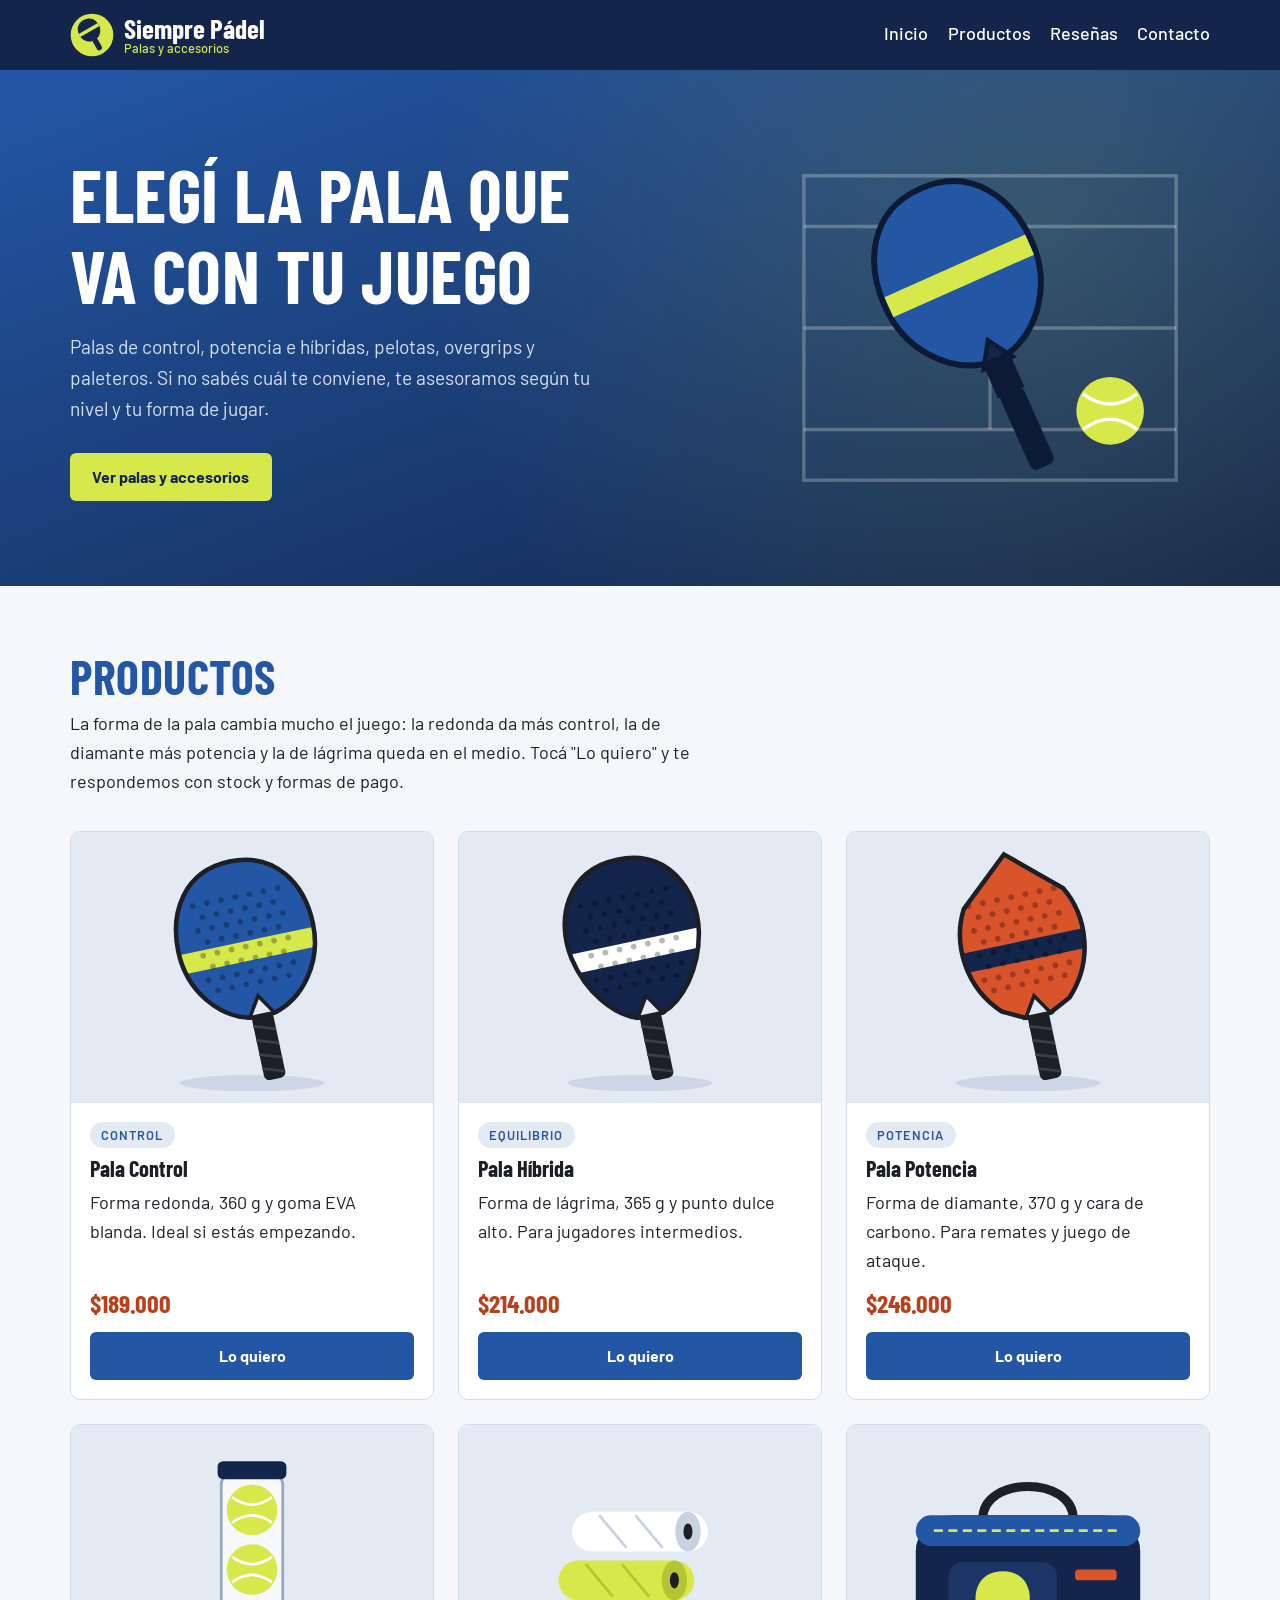
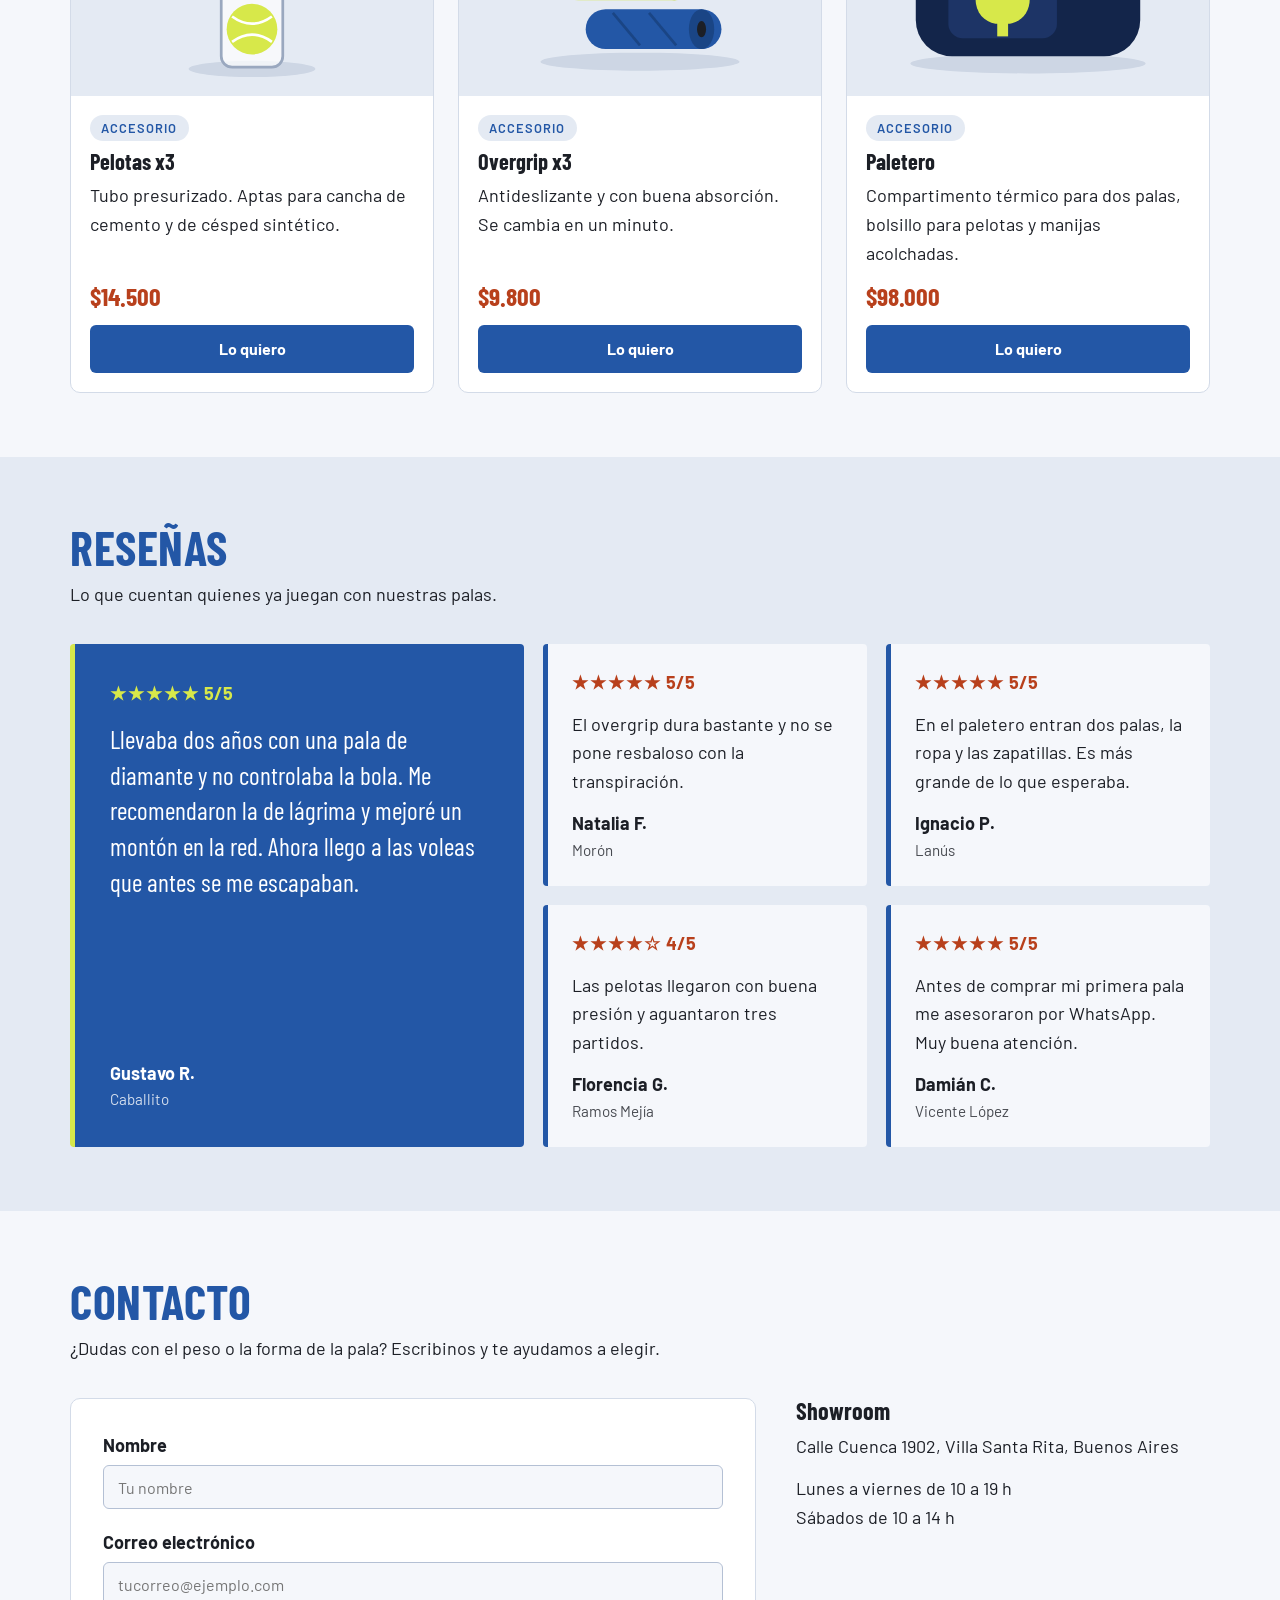
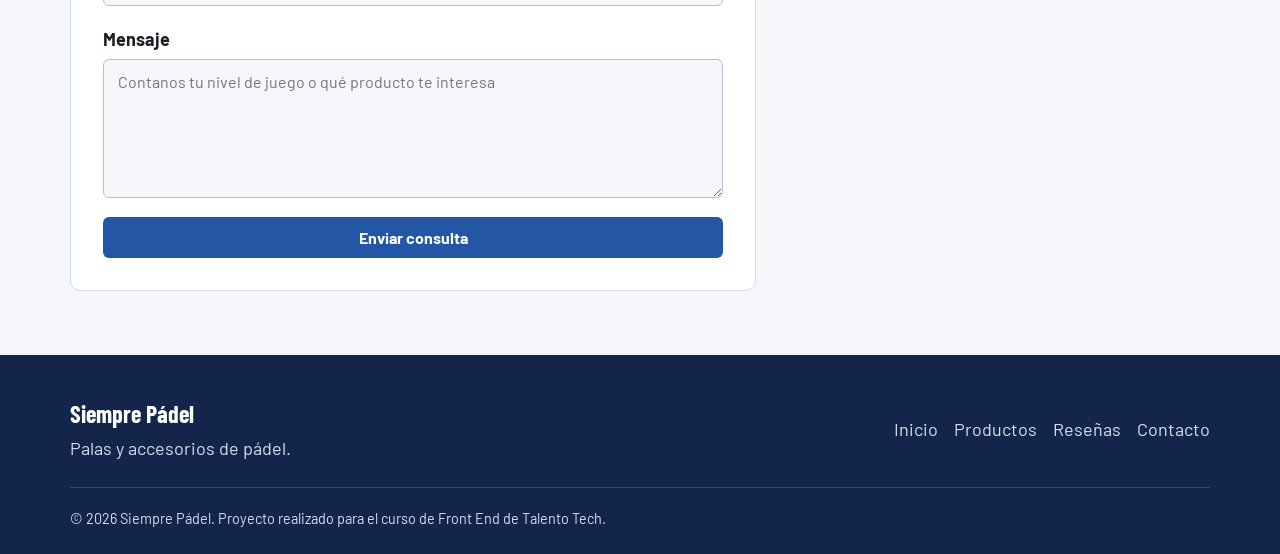
==== index.html @ b3a8f973 "Add files via upload" ====
<!DOCTYPE html>
<html lang="es">

<head>
    <meta charset="UTF-8">
    <meta name="viewport" content="width=device-width, initial-scale=1.0">
    <meta name="description" content="Siempre Pádel: palas de pádel de control, potencia e híbridas, pelotas, overgrips y paleteros.">
    <title>Siempre Pádel | Palas y accesorios de pádel</title>

    <!-- Datos para cuando se comparte el link en redes -->
    <meta property="og:title" content="Siempre Pádel">
    <meta property="og:description" content="Palas y accesorios de pádel. Te ayudamos a elegir la pala según tu juego.">
    <meta property="og:type" content="website">

    <!-- Favicon -->
    <link rel="icon" href="img/favicon.svg" type="image/svg+xml">

    <!-- Google Fonts: Barlow Condensed para títulos y Barlow para el texto -->
    <link rel="preconnect" href="https://fonts.googleapis.com">
    <link rel="preconnect" href="https://fonts.gstatic.com" crossorigin>
    <link href="https://fonts.googleapis.com/css2?family=Barlow+Condensed:wght@600;700&family=Barlow:wght@400;500;600&display=swap" rel="stylesheet">

    <!-- Hoja de estilos -->
    <link rel="stylesheet" href="css/styles.css">
</head>

<body>

    <!-- Enlace para saltear el menú con el teclado (aparece al presionar Tab) -->
    <a href="#contenido" class="saltar">Saltar al contenido</a>

    <!-- ========== ENCABEZADO ========== -->
    <header class="encabezado">
        <div class="contenedor encabezado-contenido">
            <a href="#inicio" class="logo">
                <img src="img/logo.svg" alt="" width="44" height="44">
                <span>Siempre Pádel <small>Palas y accesorios</small></span>
            </a>

            <!-- Navegación interna de la página -->
            <nav aria-label="Navegación principal">
                <ul class="menu">
                    <li><a href="#inicio">Inicio</a></li>
                    <li><a href="#productos">Productos</a></li>
                    <li><a href="#resenias">Reseñas</a></li>
                    <li><a href="#contacto">Contacto</a></li>
                </ul>
            </nav>
        </div>
    </header>

    <main id="contenido">

        <!-- ========== INICIO / PORTADA ========== -->
        <section id="inicio" class="portada">
            <div class="contenedor portada-contenido">
                <div class="portada-texto">
                    <h1>Elegí la pala que va con tu juego</h1>
                    <p>
                        Palas de control, potencia e híbridas, pelotas, overgrips y paleteros.
                        Si no sabés cuál te conviene, te asesoramos según tu nivel y tu forma de jugar.
                    </p>
                    <a href="#productos" class="boton boton-claro">Ver palas y accesorios</a>
                </div>
                <img class="portada-imagen" src="img/hero.svg" alt="Ilustración de una pala de pádel azul y una pelota sobre las líneas de una cancha" width="520" height="440">
            </div>
        </section>

        <!-- ========== PRODUCTOS (Flexbox) ========== -->
        <section id="productos" class="seccion">
            <div class="contenedor">
                <h2>Productos</h2>
                <p class="seccion-intro">
                    La forma de la pala cambia mucho el juego: la redonda da más control, la de diamante
                    más potencia y la de lágrima queda en el medio. Tocá "Lo quiero" y te respondemos con
                    stock y formas de pago.
                </p>

                <!-- Cada card tiene data-id, data-categoria y data-precio para poder
                     usarlos más adelante con JavaScript (carrito y filtros) -->
                <div class="productos">

                    <article class="card" data-id="pala-control" data-categoria="palas" data-precio="189000">
                        <img loading="lazy" src="img/productos/pala-control.svg" alt="Pala de pádel redonda de color azul con una franja amarilla" width="400" height="300">
                        <div class="card-cuerpo">
                            <span class="card-etiqueta">Control</span>
                            <h3>Pala Control</h3>
                            <p>Forma redonda, 360 g y goma EVA blanda. Ideal si estás empezando.</p>
                            <p class="card-precio">$189.000</p>
                            <a href="#contacto" class="boton">Lo quiero</a>
                        </div>
                    </article>

                    <article class="card" data-id="pala-hibrida" data-categoria="palas" data-precio="214000">
                        <img loading="lazy" src="img/productos/pala-hibrida.svg" alt="Pala de pádel con forma de lágrima de color azul oscuro con una franja blanca" width="400" height="300">
                        <div class="card-cuerpo">
                            <span class="card-etiqueta">Equilibrio</span>
                            <h3>Pala Híbrida</h3>
                            <p>Forma de lágrima, 365 g y punto dulce alto. Para jugadores intermedios.</p>
                            <p class="card-precio">$214.000</p>
                            <a href="#contacto" class="boton">Lo quiero</a>
                        </div>
                    </article>

                    <article class="card" data-id="pala-potencia" data-categoria="palas" data-precio="246000">
                        <img loading="lazy" src="img/productos/pala-potencia.svg" alt="Pala de pádel con forma de diamante de color naranja" width="400" height="300">
                        <div class="card-cuerpo">
                            <span class="card-etiqueta">Potencia</span>
                            <h3>Pala Potencia</h3>
                            <p>Forma de diamante, 370 g y cara de carbono. Para remates y juego de ataque.</p>
                            <p class="card-precio">$246.000</p>
                            <a href="#contacto" class="boton">Lo quiero</a>
                        </div>
                    </article>

                    <article class="card" data-id="pelotas-x3" data-categoria="accesorios" data-precio="14500">
                        <img loading="lazy" src="img/productos/pelotas.svg" alt="Tubo transparente con tres pelotas de pádel amarillas" width="400" height="300">
                        <div class="card-cuerpo">
                            <span class="card-etiqueta">Accesorio</span>
                            <h3>Pelotas x3</h3>
                            <p>Tubo presurizado. Aptas para cancha de cemento y de césped sintético.</p>
                            <p class="card-precio">$14.500</p>
                            <a href="#contacto" class="boton">Lo quiero</a>
                        </div>
                    </article>

                    <article class="card" data-id="overgrip-x3" data-categoria="accesorios" data-precio="9800">
                        <img loading="lazy" src="img/productos/overgrip.svg" alt="Tres rollos de overgrip de color blanco, amarillo y azul" width="400" height="300">
                        <div class="card-cuerpo">
                            <span class="card-etiqueta">Accesorio</span>
                            <h3>Overgrip x3</h3>
                            <p>Antideslizante y con buena absorción. Se cambia en un minuto.</p>
                            <p class="card-precio">$9.800</p>
                            <a href="#contacto" class="boton">Lo quiero</a>
                        </div>
                    </article>

                    <article class="card" data-id="paletero" data-categoria="accesorios" data-precio="98000">
                        <img loading="lazy" src="img/productos/paletero.svg" alt="Paletero azul oscuro con manijas y un bolsillo lateral" width="400" height="300">
                        <div class="card-cuerpo">
                            <span class="card-etiqueta">Accesorio</span>
                            <h3>Paletero</h3>
                            <p>Compartimento térmico para dos palas, bolsillo para pelotas y manijas acolchadas.</p>
                            <p class="card-precio">$98.000</p>
                            <a href="#contacto" class="boton">Lo quiero</a>
                        </div>
                    </article>

                </div>
            </div>
        </section>

        <!-- ========== RESEÑAS (Grid) ========== -->
        <section id="resenias" class="seccion seccion-resenias">
            <div class="contenedor">
                <h2>Reseñas</h2>
                <p class="seccion-intro">Lo que cuentan quienes ya juegan con nuestras palas.</p>

                <div class="resenias">

                    <!-- Reseña destacada: ocupa más espacio en la grilla -->
                    <article class="resenia resenia-destacada">
                        <figure>
                            <p class="resenia-estrellas"><span aria-hidden="true">★★★★★</span> 5/5</p>
                            <blockquote>
                                <p>
                                    Llevaba dos años con una pala de diamante y no controlaba la bola.
                                    Me recomendaron la de lágrima y mejoré un montón en la red.
                                    Ahora llego a las voleas que antes se me escapaban.
                                </p>
                            </blockquote>
                            <figcaption class="resenia-autor">Gustavo R. <span>Caballito</span></figcaption>
                        </figure>
                    </article>

                    <article class="resenia">
                        <figure>
                            <p class="resenia-estrellas"><span aria-hidden="true">★★★★★</span> 5/5</p>
                            <blockquote>
                                <p>El overgrip dura bastante y no se pone resbaloso con la transpiración.</p>
                            </blockquote>
                            <figcaption class="resenia-autor">Natalia F. <span>Morón</span></figcaption>
                        </figure>
                    </article>

                    <article class="resenia">
                        <figure>
                            <p class="resenia-estrellas"><span aria-hidden="true">★★★★★</span> 5/5</p>
                            <blockquote>
                                <p>En el paletero entran dos palas, la ropa y las zapatillas. Es más grande de lo que esperaba.</p>
                            </blockquote>
                            <figcaption class="resenia-autor">Ignacio P. <span>Lanús</span></figcaption>
                        </figure>
                    </article>

                    <article class="resenia">
                        <figure>
                            <p class="resenia-estrellas"><span aria-hidden="true">★★★★☆</span> 4/5</p>
                            <blockquote>
                                <p>Las pelotas llegaron con buena presión y aguantaron tres partidos.</p>
                            </blockquote>
                            <figcaption class="resenia-autor">Florencia G. <span>Ramos Mejía</span></figcaption>
                        </figure>
                    </article>

                    <article class="resenia">
                        <figure>
                            <p class="resenia-estrellas"><span aria-hidden="true">★★★★★</span> 5/5</p>
                            <blockquote>
                                <p>Antes de comprar mi primera pala me asesoraron por WhatsApp. Muy buena atención.</p>
                            </blockquote>
                            <figcaption class="resenia-autor">Damián C. <span>Vicente López</span></figcaption>
                        </figure>
                    </article>

                </div>
            </div>
        </section>

        <!-- ========== CONTACTO (Formspree) ========== -->
        <section id="contacto" class="seccion">
            <div class="contenedor">
                <h2>Contacto</h2>
                <p class="seccion-intro">¿Dudas con el peso o la forma de la pala? Escribinos y te ayudamos a elegir.</p>

                <div class="contacto">

                    <!-- Formulario de contacto: los datos se envían a Formspree.
                         Reemplazar TU_CODIGO por el código del formulario creado en formspree.io
                         autocomplete="off": el navegador no guarda lo escrito en los campos -->
                    <form class="formulario" id="form-contacto" action="https://formspree.io/f/mppqljwp" method="POST" autocomplete="off">
                        <div class="campo">
                            <label for="nombre">Nombre</label>
                            <input type="text" id="nombre" name="nombre" placeholder="Tu nombre" required minlength="2" maxlength="60">
                        </div>

                        <div class="campo">
                            <label for="email">Correo electrónico</label>
                            <input type="email" id="email" name="email" placeholder="tucorreo@ejemplo.com" required maxlength="100">
                        </div>

                        <div class="campo">
                            <label for="mensaje">Mensaje</label>
                            <textarea id="mensaje" name="mensaje" rows="6" placeholder="Contanos tu nivel de juego o qué producto te interesa" required minlength="10" maxlength="1000"></textarea>
                        </div>

                        <!-- Asunto del mail que llega desde Formspree -->
                        <input type="hidden" name="_subject" value="Consulta desde la web de Siempre Pádel">

                        <button type="submit" class="boton">Enviar consulta</button>
                    </form>

                    <div class="contacto-info">
                        <h3>Showroom</h3>
                        <address>
                            Calle Cuenca 1902, Villa Santa Rita, Buenos Aires<br>
                        
                        </address>
                        <p>Lunes a viernes de 10 a 19 h<br>Sábados de 10 a 14 h</p>

                        <!-- Mapa de Google Maps embebido con iframe -->
                        <div class="mapa">
                            <iframe
                                src="https://www.google.com/maps?q=Calle+Cuenca+1902,+Buenos+Aires&output=embed"
                                title="Ubicación del showroom de Siempre Pádel en Google Maps"
                                loading="lazy"
                                referrerpolicy="no-referrer-when-downgrade">
                            </iframe>
                        </div>
                    </div>

                </div>
            </div>
        </section>

    </main>

    <!-- ========== PIE DE PÁGINA ========== -->
    <footer class="pie">
        <div class="contenedor pie-contenido">
            <div>
                <p class="pie-marca">Siempre Pádel</p>
                <p>Palas y accesorios de pádel.</p>
            </div>

            <ul class="pie-links">
                <li><a href="#inicio">Inicio</a></li>
                <li><a href="#productos">Productos</a></li>
                <li><a href="#resenias">Reseñas</a></li>
                <li><a href="#contacto">Contacto</a></li>
            </ul>

            <p class="pie-copy">&copy; 2026 Siempre Pádel. Proyecto realizado para el curso de Front End de Talento Tech.</p>
        </div>
    </footer>

</body>

</html>
---- css/styles.css ----
/* =========================================================
   Siempre Pádel - Hoja de estilos principal
   Enfoque mobile first: primero los estilos para celular y
   después las media queries para pantallas más grandes.
   ========================================================= */


/* ---------- Variables de color y tipografía ---------- */
:root {
    --azul-cancha: #2357a6;
    --azul-noche: #13254a;
    --azul-oscuro: #0c1a36;
    --celeste: #e4eaf3;
    --fondo: #f5f7fb;
    --naranja: #b8401c;
    --amarillo-pelota: #d7e84a;
    --texto: #1c1f26;

    --fuente-titulos: "Barlow Condensed", "Arial Narrow", Arial, sans-serif;
    --fuente-texto: "Barlow", "Segoe UI", Arial, sans-serif;
}


/* ---------- Reset básico ---------- */
* {
    margin: 0;
    padding: 0;
    box-sizing: border-box;
}

html {
    scroll-behavior: smooth;
    /* Compensa la altura del header fijo al usar los links internos */
    scroll-padding-top: 90px;
}

body {
    font-family: var(--fuente-texto);
    font-size: 1.125rem;
    line-height: 1.6;
    color: var(--texto);
    background-color: var(--fondo);
}

img {
    display: block;
    max-width: 100%;
    height: auto;
}

a {
    color: inherit;
}

h1,
h2,
h3 {
    font-family: var(--fuente-titulos);
    line-height: 1.1;
}

/* Títulos principales en mayúsculas, con estilo deportivo */
h1,
h2 {
    text-transform: uppercase;
    letter-spacing: 0.5px;
}

/* Contenedor centrado que se usa en todas las secciones */
.contenedor {
    width: 90%;
    max-width: 1140px;
    margin: 0 auto;
}


/* ---------- Botones ---------- */
.boton {
    display: inline-block;
    padding: 0.7rem 1.4rem;
    border: none;
    border-radius: 6px;
    background-color: var(--azul-cancha);
    color: #ffffff;
    font-family: var(--fuente-texto);
    font-size: 1rem;
    font-weight: 700;
    text-decoration: none;
    cursor: pointer;
    transition: background-color 0.2s;
}

.boton:hover {
    background-color: var(--azul-noche);
}

.boton-claro {
    background-color: var(--amarillo-pelota);
    color: var(--azul-noche);
}

.boton-claro:hover {
    background-color: #e3f07a;
}

/* Enlace "Saltar al contenido": queda oculto arriba y baja al recibir el foco */
.saltar {
    position: absolute;
    top: -4rem;
    left: 1rem;
    z-index: 20;
    padding: 0.6rem 1rem;
    background-color: var(--amarillo-pelota);
    color: var(--azul-noche);
    font-weight: 700;
}

.saltar:focus {
    top: 1rem;
}

/* Foco visible para quien navega con teclado */
a:focus-visible,
button:focus-visible,
input:focus-visible,
textarea:focus-visible {
    outline: 3px solid var(--amarillo-pelota);
    outline-offset: 3px;
}


/* =========================================================
   HEADER Y NAVEGACIÓN
   ========================================================= */
.encabezado {
    position: sticky;
    top: 0;
    z-index: 10;
    background-color: var(--azul-noche);
    color: #ffffff;
}

.encabezado-contenido {
    display: flex;
    flex-direction: column;
    align-items: center;
    gap: 0.5rem;
    padding: 0.8rem 0;
}

.logo {
    display: flex;
    align-items: center;
    gap: 0.6rem;
    text-decoration: none;
    font-family: var(--fuente-titulos);
    font-size: 1.7rem;
    font-weight: 700;
    line-height: 1;
}

.logo small {
    display: block;
    font-family: var(--fuente-texto);
    font-size: 0.8rem;
    font-weight: 500;
    color: var(--amarillo-pelota);
}

/* Lista de navegación */
.menu {
    display: flex;
    flex-wrap: wrap;
    justify-content: center;
    gap: 0.3rem 1.2rem;
    list-style: none;
}

.menu a {
    display: block;
    padding: 0.3rem 0;
    text-decoration: none;
    font-weight: 500;
    border-bottom: 2px solid transparent;
}

.menu a:hover {
    color: var(--amarillo-pelota);
    border-bottom-color: var(--amarillo-pelota);
}


/* =========================================================
   PORTADA (sección con background degradado)
   ========================================================= */
.portada {
    color: #ffffff;
    /* Dos degradados combinados: un brillo radial y el azul de base */
    background:
        radial-gradient(circle at 80% 30%, rgba(215, 232, 74, 0.15), transparent 55%),
        linear-gradient(160deg, var(--azul-cancha) 0%, var(--azul-noche) 100%);
    padding: 3rem 0;
}

.portada-contenido {
    display: flex;
    flex-direction: column;
    align-items: center;
    gap: 2rem;
}

.portada-texto {
    max-width: 34rem;
}

.portada h1 {
    font-size: 2.8rem;
    font-weight: 700;
    margin-bottom: 1rem;
}

.portada p {
    font-size: 1.2rem;
    margin-bottom: 1.8rem;
    color: #d6dff0;
}

.portada-imagen {
    width: 100%;
    max-width: 440px;
}


/* ---------- Secciones generales ---------- */
.seccion {
    padding: 4rem 0;
}

.seccion h2 {
    font-size: 2.2rem;
    color: var(--azul-cancha);
}

.seccion-intro {
    margin: 0.4rem 0 2.2rem;
    max-width: 40rem;
}


/* =========================================================
   PRODUCTOS (Flexbox)
   ========================================================= */
.productos {
    display: flex;
    flex-wrap: wrap;
    gap: 1.5rem;
}

.card {
    /* Crece y se achica, con un ancho base de 280px */
    flex: 1 1 280px;
    display: flex;
    flex-direction: column;
    background-color: #ffffff;
    border: 1px solid #d3dbe8;
    border-radius: 10px;
    overflow: hidden;
}

.card img {
    width: 100%;
}

.card-cuerpo {
    display: flex;
    flex-direction: column;
    flex-grow: 1;
    gap: 0.5rem;
    padding: 1.2rem;
}

/* Etiqueta con el tipo de producto */
.card-etiqueta {
    align-self: flex-start;
    padding: 0.15rem 0.7rem;
    border-radius: 20px;
    background-color: var(--celeste);
    color: var(--azul-cancha);
    font-size: 0.8rem;
    font-weight: 600;
    text-transform: uppercase;
    letter-spacing: 1px;
}

.card h3 {
    font-size: 1.4rem;
}

.card-precio {
    margin-top: auto;
    font-family: var(--fuente-titulos);
    font-size: 1.6rem;
    font-weight: 700;
    color: var(--naranja);
}

.card .boton {
    width: 100%;
    text-align: center;
}


/* =========================================================
   RESEÑAS (Grid)
   ========================================================= */
.seccion-resenias {
    background-color: var(--celeste);
}

/* En celular: una sola columna */
.resenias {
    display: grid;
    grid-template-columns: 1fr;
    gap: 1.2rem;
}

.resenia {
    display: flex;
    flex-direction: column;
    gap: 0.8rem;
    padding: 1.5rem;
    background-color: var(--fondo);
    border-left: 5px solid var(--azul-cancha);
    border-radius: 4px;
}

.resenia-destacada {
    background-color: var(--azul-cancha);
    color: #ffffff;
    border-left-color: var(--amarillo-pelota);
}

.resenia-destacada blockquote {
    font-family: var(--fuente-titulos);
    font-size: 1.6rem;
    line-height: 1.4;
}

/* La figura ocupa toda la reseña para dejar el autor siempre abajo */
.resenia figure {
    display: flex;
    flex-direction: column;
    flex-grow: 1;
    gap: 0.8rem;
}

/* Naranja sobre fondo claro para que las estrellas se lean bien */
.resenia-estrellas {
    color: var(--naranja);
    font-weight: 700;
}

.resenia-estrellas span {
    letter-spacing: 2px;
}

.resenia-destacada .resenia-estrellas {
    color: var(--amarillo-pelota);
}

.resenia-autor {
    margin-top: auto;
    font-weight: 700;
}

.resenia-autor span {
    display: block;
    font-weight: 400;
    font-size: 0.95rem;
    opacity: 0.8;
}


/* =========================================================
   CONTACTO (formulario + mapa)
   ========================================================= */
.contacto {
    display: flex;
    flex-direction: column;
    gap: 2.5rem;
}

.formulario {
    display: flex;
    flex-direction: column;
    gap: 1.2rem;
    padding: 1.5rem;
    background-color: #ffffff;
    border: 1px solid #d3dbe8;
    border-radius: 10px;
}

.campo {
    display: flex;
    flex-direction: column;
    gap: 0.35rem;
}

.campo label {
    font-weight: 700;
}

.campo input,
.campo textarea {
    padding: 0.7rem 0.9rem;
    border: 1px solid #b4c0d4;
    border-radius: 6px;
    font-family: var(--fuente-texto);
    font-size: 1rem;
    background-color: var(--fondo);
}

.campo textarea {
    resize: vertical;
}

/* Borde rojo solo cuando el usuario ya escribió algo que no es válido */
.campo input:user-invalid,
.campo textarea:user-invalid {
    border-color: #a33a1f;
}

.contacto-info h3 {
    font-size: 1.5rem;
    margin-bottom: 0.5rem;
}

.contacto-info p,
.contacto-info address {
    margin-bottom: 0.8rem;
}

.contacto-info address {
    font-style: normal;
}

.mapa iframe {
    width: 100%;
    height: 280px;
    border: 0;
    border-radius: 10px;
}


/* =========================================================
   FOOTER
   ========================================================= */
.pie {
    background-color: var(--azul-noche);
    color: #d6dff0;
    padding: 2.5rem 0 1.5rem;
}

.pie-contenido {
    display: flex;
    flex-direction: column;
    gap: 1.5rem;
}

.pie-marca {
    font-family: var(--fuente-titulos);
    font-size: 1.5rem;
    font-weight: 700;
    color: #ffffff;
}

.pie-links {
    display: flex;
    flex-wrap: wrap;
    gap: 1rem;
    list-style: none;
}

.pie-links a {
    text-decoration: none;
}

.pie-links a:hover {
    color: var(--amarillo-pelota);
}

.pie-copy {
    font-size: 0.9rem;
    padding-top: 1.2rem;
    border-top: 1px solid rgba(255, 255, 255, 0.15);
}


/* =========================================================
   MEDIA QUERIES
   ========================================================= */

/* Tablets (desde 600px) */
@media (min-width: 600px) {

    /* Reseñas en dos columnas, la destacada ocupa todo el ancho */
    .resenias {
        grid-template-columns: repeat(2, 1fr);
    }

    .resenia-destacada {
        grid-column: 1 / -1;
    }

    .formulario {
        padding: 2rem;
    }
}

/* Pantallas medianas (desde 768px) */
@media (min-width: 768px) {

    .portada h1 {
        font-size: 3.8rem;
    }

    .seccion h2 {
        font-size: 3rem;
    }

    .encabezado-contenido {
        flex-direction: row;
        justify-content: space-between;
    }

    /* Contacto: formulario e información lado a lado */
    .contacto {
        flex-direction: row;
        align-items: flex-start;
    }

    .formulario {
        flex: 3;
    }

    .contacto-info {
        flex: 2;
    }

    .pie-contenido {
        flex-direction: row;
        flex-wrap: wrap;
        justify-content: space-between;
        align-items: center;
    }

    .pie-copy {
        width: 100%;
    }
}

/* Escritorio (desde 1024px) */
@media (min-width: 1024px) {

    .portada {
        padding: 4.5rem 0;
    }

    .portada h1 {
        font-size: 4.6rem;
    }

    .portada-contenido {
        flex-direction: row;
        justify-content: space-between;
    }

    .portada-imagen {
        flex: 0 1 460px;
    }

    /* Reseñas en tres columnas: la destacada ocupa dos filas a la izquierda */
    .resenias {
        grid-template-columns: 1.4fr 1fr 1fr;
    }

    .resenia-destacada {
        grid-column: 1;
        grid-row: 1 / span 2;
        padding: 2.2rem;
    }

    .mapa iframe {
        height: 320px;
    }
}
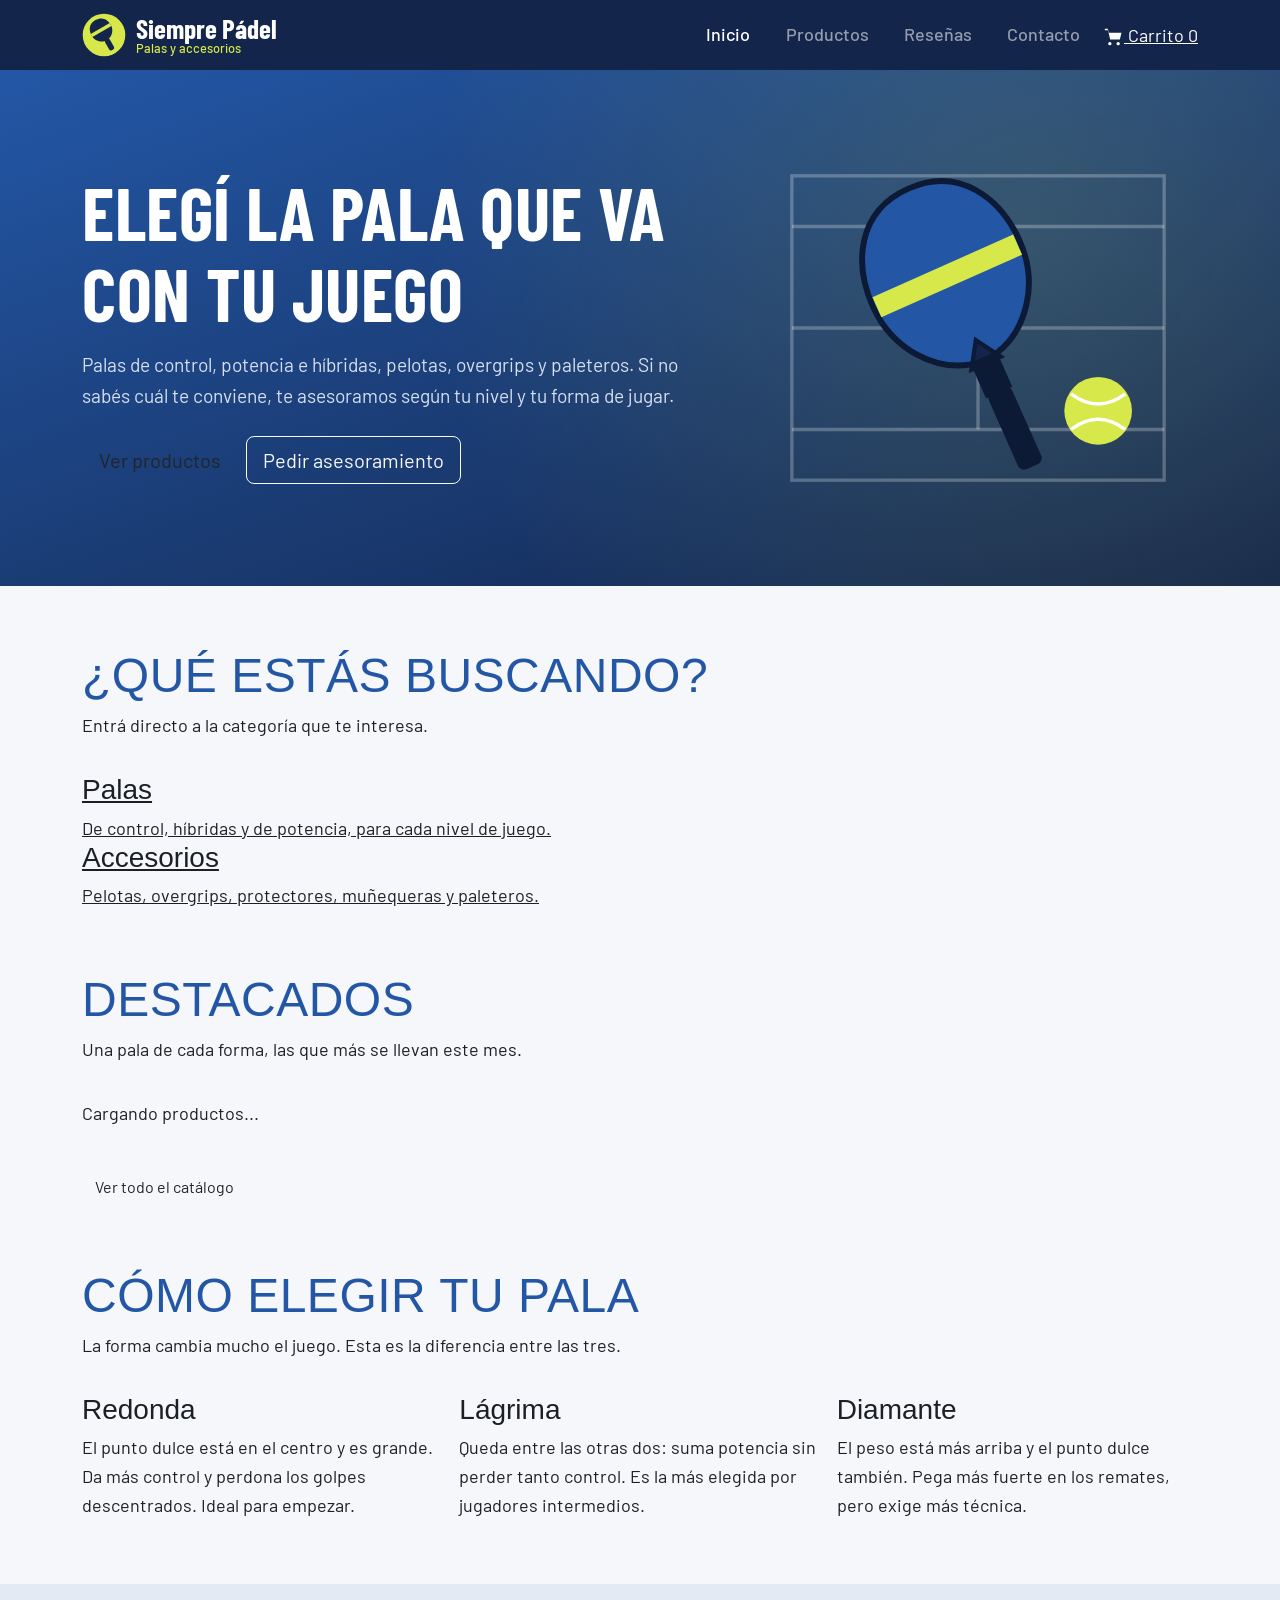
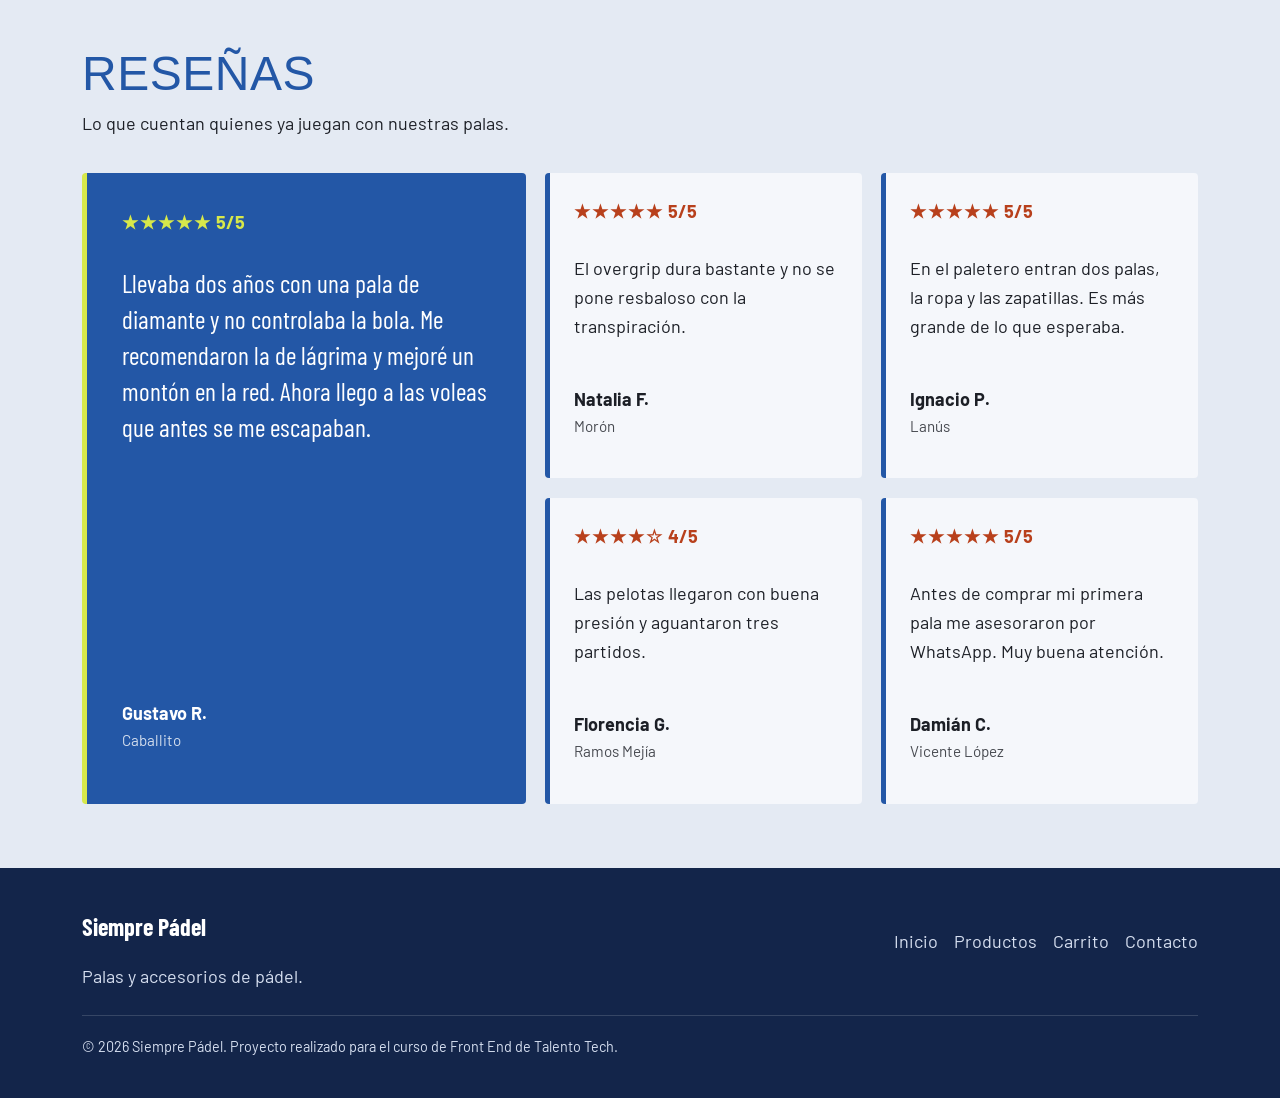
==== commit a094dac9: "Add files via upload" ====
--- a/index.html
+++ b/index.html
@@ -4,13 +4,16 @@
 <head>
     <meta charset="UTF-8">
     <meta name="viewport" content="width=device-width, initial-scale=1.0">
-    <meta name="description" content="Siempre Pádel: palas de pádel de control, potencia e híbridas, pelotas, overgrips y paleteros.">
     <title>Siempre Pádel | Palas y accesorios de pádel</title>
+    <meta name="description" content="Tienda online de pádel: palas de control, potencia e híbridas, pelotas, overgrips y paleteros con envío a domicilio.">
+    <meta name="author" content="Marcelo Martínez">
+    <meta name="theme-color" content="#13254a">
 
     <!-- Datos para cuando se comparte el link en redes -->
-    <meta property="og:title" content="Siempre Pádel">
-    <meta property="og:description" content="Palas y accesorios de pádel. Te ayudamos a elegir la pala según tu juego.">
+    <meta property="og:title" content="Siempre Pádel | Palas y accesorios de pádel">
+    <meta property="og:description" content="Tienda online de pádel: palas de control, potencia e híbridas, pelotas, overgrips y paleteros con envío a domicilio.">
     <meta property="og:type" content="website">
+    <meta property="og:locale" content="es_AR">
 
     <!-- Favicon -->
     <link rel="icon" href="img/favicon.svg" type="image/svg+xml">
@@ -20,154 +23,149 @@
     <link rel="preconnect" href="https://fonts.gstatic.com" crossorigin>
     <link href="https://fonts.googleapis.com/css2?family=Barlow+Condensed:wght@600;700&family=Barlow:wght@400;500;600&display=swap" rel="stylesheet">
 
-    <!-- Hoja de estilos -->
+    <!-- Bootstrap y después la hoja de estilos propia -->
+    <link rel="preconnect" href="https://cdn.jsdelivr.net">
+    <link href="https://cdn.jsdelivr.net/npm/bootstrap@5.3.3/dist/css/bootstrap.min.css" rel="stylesheet">
     <link rel="stylesheet" href="css/styles.css">
 </head>
 
-<body>
+<body data-raiz=".">
 
     <!-- Enlace para saltear el menú con el teclado (aparece al presionar Tab) -->
     <a href="#contenido" class="saltar">Saltar al contenido</a>
 
     <!-- ========== ENCABEZADO ========== -->
     <header class="encabezado">
-        <div class="contenedor encabezado-contenido">
-            <a href="#inicio" class="logo">
-                <img src="img/logo.svg" alt="" width="44" height="44">
-                <span>Siempre Pádel <small>Palas y accesorios</small></span>
-            </a>
-
-            <!-- Navegación interna de la página -->
-            <nav aria-label="Navegación principal">
-                <ul class="menu">
-                    <li><a href="#inicio">Inicio</a></li>
-                    <li><a href="#productos">Productos</a></li>
-                    <li><a href="#resenias">Reseñas</a></li>
-                    <li><a href="#contacto">Contacto</a></li>
-                </ul>
-            </nav>
-        </div>
+        <nav class="navbar navbar-expand-md navbar-dark" aria-label="Navegación principal">
+            <div class="container">
+                <a class="navbar-brand logo" href="index.html">
+                    <img src="img/logo.svg" alt="" width="44" height="44">
+                    <span>Siempre Pádel <small>Palas y accesorios</small></span>
+                </a>
+
+                <!-- Acceso al carrito con contador (lo actualiza script.js) -->
+                <a class="carrito-link order-md-last ms-auto me-2 ms-md-3 me-md-0" href="pages/carrito.html">
+                    <svg width="20" height="20" viewBox="0 0 24 24" aria-hidden="true">
+                        <path fill="currentColor" d="M7 18a2 2 0 1 0 0 4 2 2 0 0 0 0-4Zm10 0a2 2 0 1 0 0 4 2 2 0 0 0 0-4ZM5.2 4l.6 3H21l-2 8H7.4L4.4 2H1v2h3.2Z"/>
+                    </svg>
+                    <span class="carrito-texto">Carrito</span>
+                    <span class="contador-carrito">0</span>
+                    <span class="visually-hidden">productos</span>
+                </a>
+
+                <button class="navbar-toggler" type="button" data-bs-toggle="collapse" data-bs-target="#menu-principal" aria-controls="menu-principal" aria-expanded="false" aria-label="Abrir o cerrar el menú">
+                    <span class="navbar-toggler-icon"></span>
+                </button>
+
+                <!-- Lista de navegación entre páginas -->
+                <div class="collapse navbar-collapse" id="menu-principal">
+                    <ul class="navbar-nav ms-auto menu">
+                        <li class="nav-item"><a class="nav-link active" aria-current="page" href="index.html">Inicio</a></li>
+                        <li class="nav-item"><a class="nav-link" href="pages/productos.html">Productos</a></li>
+                        <li class="nav-item"><a class="nav-link" href="index.html#resenias">Reseñas</a></li>
+                        <li class="nav-item"><a class="nav-link" href="pages/contacto.html">Contacto</a></li>
+                    </ul>
+                </div>
+            </div>
+        </nav>
     </header>
 
     <main id="contenido">
 
-        <!-- ========== INICIO / PORTADA ========== -->
-        <section id="inicio" class="portada">
-            <div class="contenedor portada-contenido">
-                <div class="portada-texto">
-                    <h1>Elegí la pala que va con tu juego</h1>
-                    <p>
+        <!-- ========== PORTADA ========== -->
+        <section class="portada" aria-labelledby="titulo-portada">
+            <div class="container portada-contenido">
+                <div>
+                    <h1 id="titulo-portada">Elegí la pala que va con tu juego</h1>
+                    <p class="mb-4">
                         Palas de control, potencia e híbridas, pelotas, overgrips y paleteros.
                         Si no sabés cuál te conviene, te asesoramos según tu nivel y tu forma de jugar.
                     </p>
-                    <a href="#productos" class="boton boton-claro">Ver palas y accesorios</a>
+                    <div class="d-flex flex-wrap gap-2">
+                        <a href="pages/productos.html" class="btn btn-pelota btn-lg">Ver productos</a>
+                        <a href="pages/contacto.html" class="btn btn-outline-light btn-lg">Pedir asesoramiento</a>
+                    </div>
                 </div>
                 <img class="portada-imagen" src="img/hero.svg" alt="Ilustración de una pala de pádel azul y una pelota sobre las líneas de una cancha" width="520" height="440">
             </div>
         </section>
 
-        <!-- ========== PRODUCTOS (Flexbox) ========== -->
-        <section id="productos" class="seccion">
-            <div class="contenedor">
-                <h2>Productos</h2>
-                <p class="seccion-intro">
-                    La forma de la pala cambia mucho el juego: la redonda da más control, la de diamante
-                    más potencia y la de lágrima queda en el medio. Tocá "Lo quiero" y te respondemos con
-                    stock y formas de pago.
-                </p>
-
-                <!-- Cada card tiene data-id, data-categoria y data-precio para poder
-                     usarlos más adelante con JavaScript (carrito y filtros) -->
-                <div class="productos">
-
-                    <article class="card" data-id="pala-control" data-categoria="palas" data-precio="189000">
-                        <img loading="lazy" src="img/productos/pala-control.svg" alt="Pala de pádel redonda de color azul con una franja amarilla" width="400" height="300">
-                        <div class="card-cuerpo">
-                            <span class="card-etiqueta">Control</span>
-                            <h3>Pala Control</h3>
-                            <p>Forma redonda, 360 g y goma EVA blanda. Ideal si estás empezando.</p>
-                            <p class="card-precio">$189.000</p>
-                            <a href="#contacto" class="boton">Lo quiero</a>
-                        </div>
-                    </article>
-
-                    <article class="card" data-id="pala-hibrida" data-categoria="palas" data-precio="214000">
-                        <img loading="lazy" src="img/productos/pala-hibrida.svg" alt="Pala de pádel con forma de lágrima de color azul oscuro con una franja blanca" width="400" height="300">
-                        <div class="card-cuerpo">
-                            <span class="card-etiqueta">Equilibrio</span>
-                            <h3>Pala Híbrida</h3>
-                            <p>Forma de lágrima, 365 g y punto dulce alto. Para jugadores intermedios.</p>
-                            <p class="card-precio">$214.000</p>
-                            <a href="#contacto" class="boton">Lo quiero</a>
-                        </div>
-                    </article>
-
-                    <article class="card" data-id="pala-potencia" data-categoria="palas" data-precio="246000">
-                        <img loading="lazy" src="img/productos/pala-potencia.svg" alt="Pala de pádel con forma de diamante de color naranja" width="400" height="300">
-                        <div class="card-cuerpo">
-                            <span class="card-etiqueta">Potencia</span>
-                            <h3>Pala Potencia</h3>
-                            <p>Forma de diamante, 370 g y cara de carbono. Para remates y juego de ataque.</p>
-                            <p class="card-precio">$246.000</p>
-                            <a href="#contacto" class="boton">Lo quiero</a>
-                        </div>
-                    </article>
-
-                    <article class="card" data-id="pelotas-x3" data-categoria="accesorios" data-precio="14500">
-                        <img loading="lazy" src="img/productos/pelotas.svg" alt="Tubo transparente con tres pelotas de pádel amarillas" width="400" height="300">
-                        <div class="card-cuerpo">
-                            <span class="card-etiqueta">Accesorio</span>
-                            <h3>Pelotas x3</h3>
-                            <p>Tubo presurizado. Aptas para cancha de cemento y de césped sintético.</p>
-                            <p class="card-precio">$14.500</p>
-                            <a href="#contacto" class="boton">Lo quiero</a>
-                        </div>
-                    </article>
-
-                    <article class="card" data-id="overgrip-x3" data-categoria="accesorios" data-precio="9800">
-                        <img loading="lazy" src="img/productos/overgrip.svg" alt="Tres rollos de overgrip de color blanco, amarillo y azul" width="400" height="300">
-                        <div class="card-cuerpo">
-                            <span class="card-etiqueta">Accesorio</span>
-                            <h3>Overgrip x3</h3>
-                            <p>Antideslizante y con buena absorción. Se cambia en un minuto.</p>
-                            <p class="card-precio">$9.800</p>
-                            <a href="#contacto" class="boton">Lo quiero</a>
-                        </div>
-                    </article>
-
-                    <article class="card" data-id="paletero" data-categoria="accesorios" data-precio="98000">
-                        <img loading="lazy" src="img/productos/paletero.svg" alt="Paletero azul oscuro con manijas y un bolsillo lateral" width="400" height="300">
-                        <div class="card-cuerpo">
-                            <span class="card-etiqueta">Accesorio</span>
-                            <h3>Paletero</h3>
-                            <p>Compartimento térmico para dos palas, bolsillo para pelotas y manijas acolchadas.</p>
-                            <p class="card-precio">$98.000</p>
-                            <a href="#contacto" class="boton">Lo quiero</a>
-                        </div>
-                    </article>
-
+        <!-- ========== CATEGORÍAS ========== -->
+        <section class="seccion" aria-labelledby="titulo-categorias">
+            <div class="container">
+                <h2 id="titulo-categorias">¿Qué estás buscando?</h2>
+                <p class="seccion-intro">Entrá directo a la categoría que te interesa.</p>
+
+                <!-- Los links pasan la categoría por la URL y productos.html la usa para filtrar -->
+                <div class="categorias">
+                    <a class="categoria" href="pages/productos.html?categoria=palas">
+                        <h3>Palas</h3>
+                        <span>De control, híbridas y de potencia, para cada nivel de juego.</span>
+                    </a>
+                    <a class="categoria" href="pages/productos.html?categoria=accesorios">
+                        <h3>Accesorios</h3>
+                        <span>Pelotas, overgrips, protectores, muñequeras y paleteros.</span>
+                    </a>
+                </div>
+            </div>
+        </section>
+
+        <!-- ========== DESTACADOS (se cargan desde la API) ========== -->
+        <section id="destacados" class="seccion pt-0" aria-labelledby="titulo-destacados">
+            <div class="container">
+                <h2 id="titulo-destacados">Destacados</h2>
+                <p class="seccion-intro">Una pala de cada forma, las que más se llevan este mes.</p>
+
+                <div class="productos" id="lista-destacados" aria-live="polite">
+                    <p class="estado-carga">Cargando productos...</p>
+                    <noscript><p class="estado-carga">Para ver los productos necesitás tener JavaScript activado.</p></noscript>
+                </div>
+
+                <a href="pages/productos.html" class="btn btn-cancha mt-4">Ver todo el catálogo</a>
+            </div>
+        </section>
+
+        <!-- ========== CÓMO ELEGIR LA PALA (grilla de Bootstrap) ========== -->
+        <section class="seccion pt-0" aria-labelledby="titulo-formas">
+            <div class="container">
+                <h2 id="titulo-formas">Cómo elegir tu pala</h2>
+                <p class="seccion-intro">La forma cambia mucho el juego. Esta es la diferencia entre las tres.</p>
+
+                <div class="row g-3">
+                    <div class="col-md-4">
+                        <article class="forma-pala">
+                            <h3>Redonda</h3>
+                            <p class="mb-0">El punto dulce está en el centro y es grande. Da más control y perdona los golpes descentrados. Ideal para empezar.</p>
+                        </article>
+                    </div>
+                    <div class="col-md-4">
+                        <article class="forma-pala">
+                            <h3>Lágrima</h3>
+                            <p class="mb-0">Queda entre las otras dos: suma potencia sin perder tanto control. Es la más elegida por jugadores intermedios.</p>
+                        </article>
+                    </div>
+                    <div class="col-md-4">
+                        <article class="forma-pala">
+                            <h3>Diamante</h3>
+                            <p class="mb-0">El peso está más arriba y el punto dulce también. Pega más fuerte en los remates, pero exige más técnica.</p>
+                        </article>
+                    </div>
                 </div>
             </div>
         </section>
 
         <!-- ========== RESEÑAS (Grid) ========== -->
-        <section id="resenias" class="seccion seccion-resenias">
-            <div class="contenedor">
-                <h2>Reseñas</h2>
+        <section id="resenias" class="seccion seccion-resenias" aria-labelledby="titulo-resenias">
+            <div class="container">
+                <h2 id="titulo-resenias">Reseñas</h2>
                 <p class="seccion-intro">Lo que cuentan quienes ya juegan con nuestras palas.</p>
 
                 <div class="resenias">
-
-                    <!-- Reseña destacada: ocupa más espacio en la grilla -->
                     <article class="resenia resenia-destacada">
                         <figure>
                             <p class="resenia-estrellas"><span aria-hidden="true">★★★★★</span> 5/5</p>
                             <blockquote>
-                                <p>
-                                    Llevaba dos años con una pala de diamante y no controlaba la bola.
-                                    Me recomendaron la de lágrima y mejoré un montón en la red.
-                                    Ahora llego a las voleas que antes se me escapaban.
-                                </p>
+                                <p>Llevaba dos años con una pala de diamante y no controlaba la bola. Me recomendaron la de lágrima y mejoré un montón en la red. Ahora llego a las voleas que antes se me escapaban.</p>
                             </blockquote>
                             <figcaption class="resenia-autor">Gustavo R. <span>Caballito</span></figcaption>
                         </figure>
@@ -212,62 +210,6 @@
                             <figcaption class="resenia-autor">Damián C. <span>Vicente López</span></figcaption>
                         </figure>
                     </article>
-
-                </div>
-            </div>
-        </section>
-
-        <!-- ========== CONTACTO (Formspree) ========== -->
-        <section id="contacto" class="seccion">
-            <div class="contenedor">
-                <h2>Contacto</h2>
-                <p class="seccion-intro">¿Dudas con el peso o la forma de la pala? Escribinos y te ayudamos a elegir.</p>
-
-                <div class="contacto">
-
-                    <!-- Formulario de contacto: los datos se envían a Formspree.
-                         Reemplazar TU_CODIGO por el código del formulario creado en formspree.io
-                         autocomplete="off": el navegador no guarda lo escrito en los campos -->
-                    <form class="formulario" id="form-contacto" action="https://formspree.io/f/mppqljwp" method="POST" autocomplete="off">
-                        <div class="campo">
-                            <label for="nombre">Nombre</label>
-                            <input type="text" id="nombre" name="nombre" placeholder="Tu nombre" required minlength="2" maxlength="60">
-                        </div>
-
-                        <div class="campo">
-                            <label for="email">Correo electrónico</label>
-                            <input type="email" id="email" name="email" placeholder="tucorreo@ejemplo.com" required maxlength="100">
-                        </div>
-
-                        <div class="campo">
-                            <label for="mensaje">Mensaje</label>
-                            <textarea id="mensaje" name="mensaje" rows="6" placeholder="Contanos tu nivel de juego o qué producto te interesa" required minlength="10" maxlength="1000"></textarea>
-                        </div>
-
-                        <!-- Asunto del mail que llega desde Formspree -->
-                        <input type="hidden" name="_subject" value="Consulta desde la web de Siempre Pádel">
-
-                        <button type="submit" class="boton">Enviar consulta</button>
-                    </form>
-
-                    <div class="contacto-info">
-                        <h3>Showroom</h3>
-                        <address>
-                            Calle Cuenca 1902, Villa Santa Rita, Buenos Aires<br>
-                        
-                        </address>
-                        <p>Lunes a viernes de 10 a 19 h<br>Sábados de 10 a 14 h</p>
-
-                        <!-- Mapa de Google Maps embebido con iframe -->
-                        <div class="mapa">
-                            <iframe
-                                src="https://www.google.com/maps?q=Calle+Cuenca+1902,+Buenos+Aires&output=embed"
-                                title="Ubicación del showroom de Siempre Pádel en Google Maps"
-                                loading="lazy"
-                                referrerpolicy="no-referrer-when-downgrade">
-                            </iframe>
-                        </div>
-                    </div>
 
                 </div>
             </div>
@@ -277,23 +219,29 @@
 
     <!-- ========== PIE DE PÁGINA ========== -->
     <footer class="pie">
-        <div class="contenedor pie-contenido">
+        <div class="container pie-contenido">
             <div>
                 <p class="pie-marca">Siempre Pádel</p>
-                <p>Palas y accesorios de pádel.</p>
-            </div>
-
-            <ul class="pie-links">
-                <li><a href="#inicio">Inicio</a></li>
-                <li><a href="#productos">Productos</a></li>
-                <li><a href="#resenias">Reseñas</a></li>
-                <li><a href="#contacto">Contacto</a></li>
-            </ul>
-
-            <p class="pie-copy">&copy; 2026 Siempre Pádel. Proyecto realizado para el curso de Front End de Talento Tech.</p>
+                <p class="mb-0">Palas y accesorios de pádel.</p>
+            </div>
+
+            <nav aria-label="Enlaces del pie de página">
+                <ul class="pie-links">
+                    <li><a href="index.html">Inicio</a></li>
+                    <li><a href="pages/productos.html">Productos</a></li>
+                    <li><a href="pages/carrito.html">Carrito</a></li>
+                    <li><a href="pages/contacto.html">Contacto</a></li>
+                </ul>
+            </nav>
+
+            <p class="pie-copy">&copy; <span id="anio">2026</span> Siempre Pádel. Proyecto realizado para el curso de Front End de Talento Tech.</p>
         </div>
     </footer>
 
+    <!-- Bootstrap (menú desplegable y ventana de confirmación) y el script del sitio -->
+    <script src="https://cdn.jsdelivr.net/npm/bootstrap@5.3.3/dist/js/bootstrap.bundle.min.js" defer></script>
+    <script src="js/script.js" defer></script>
+
 </body>
 
 </html>
